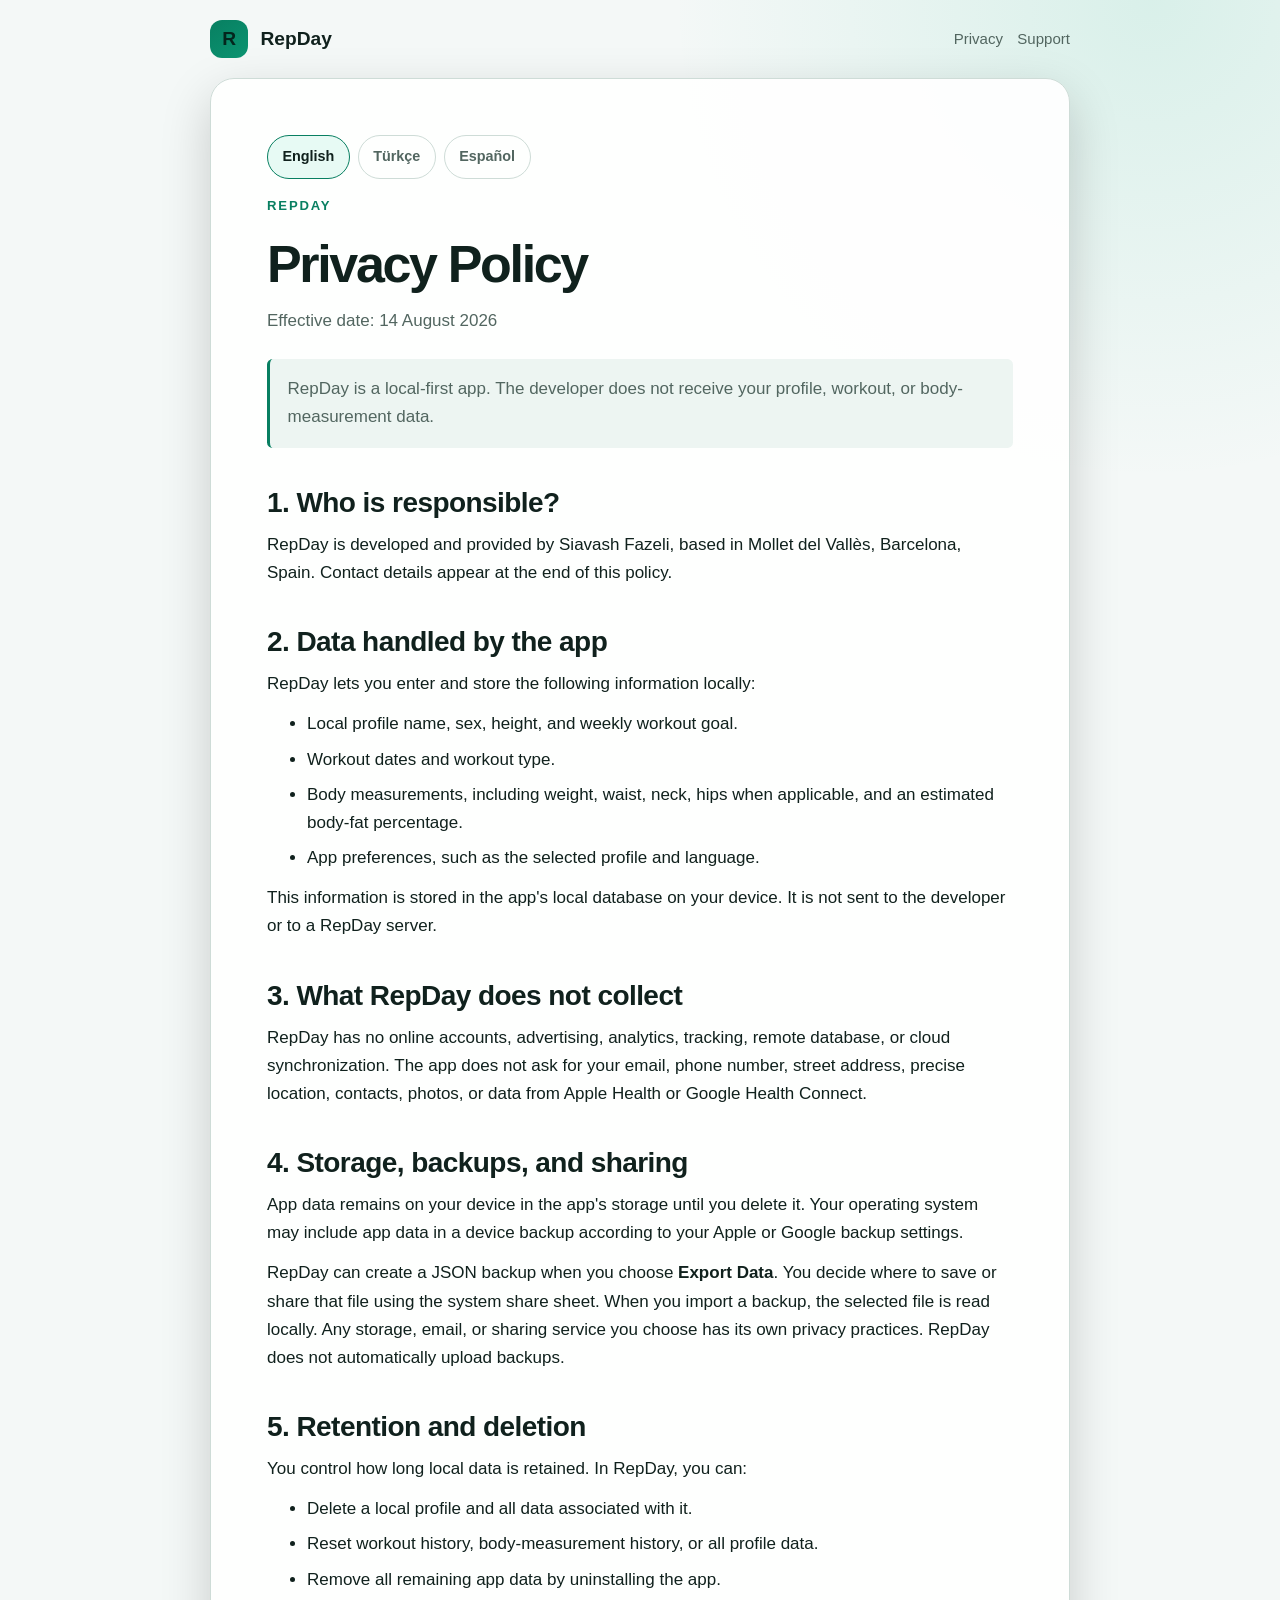
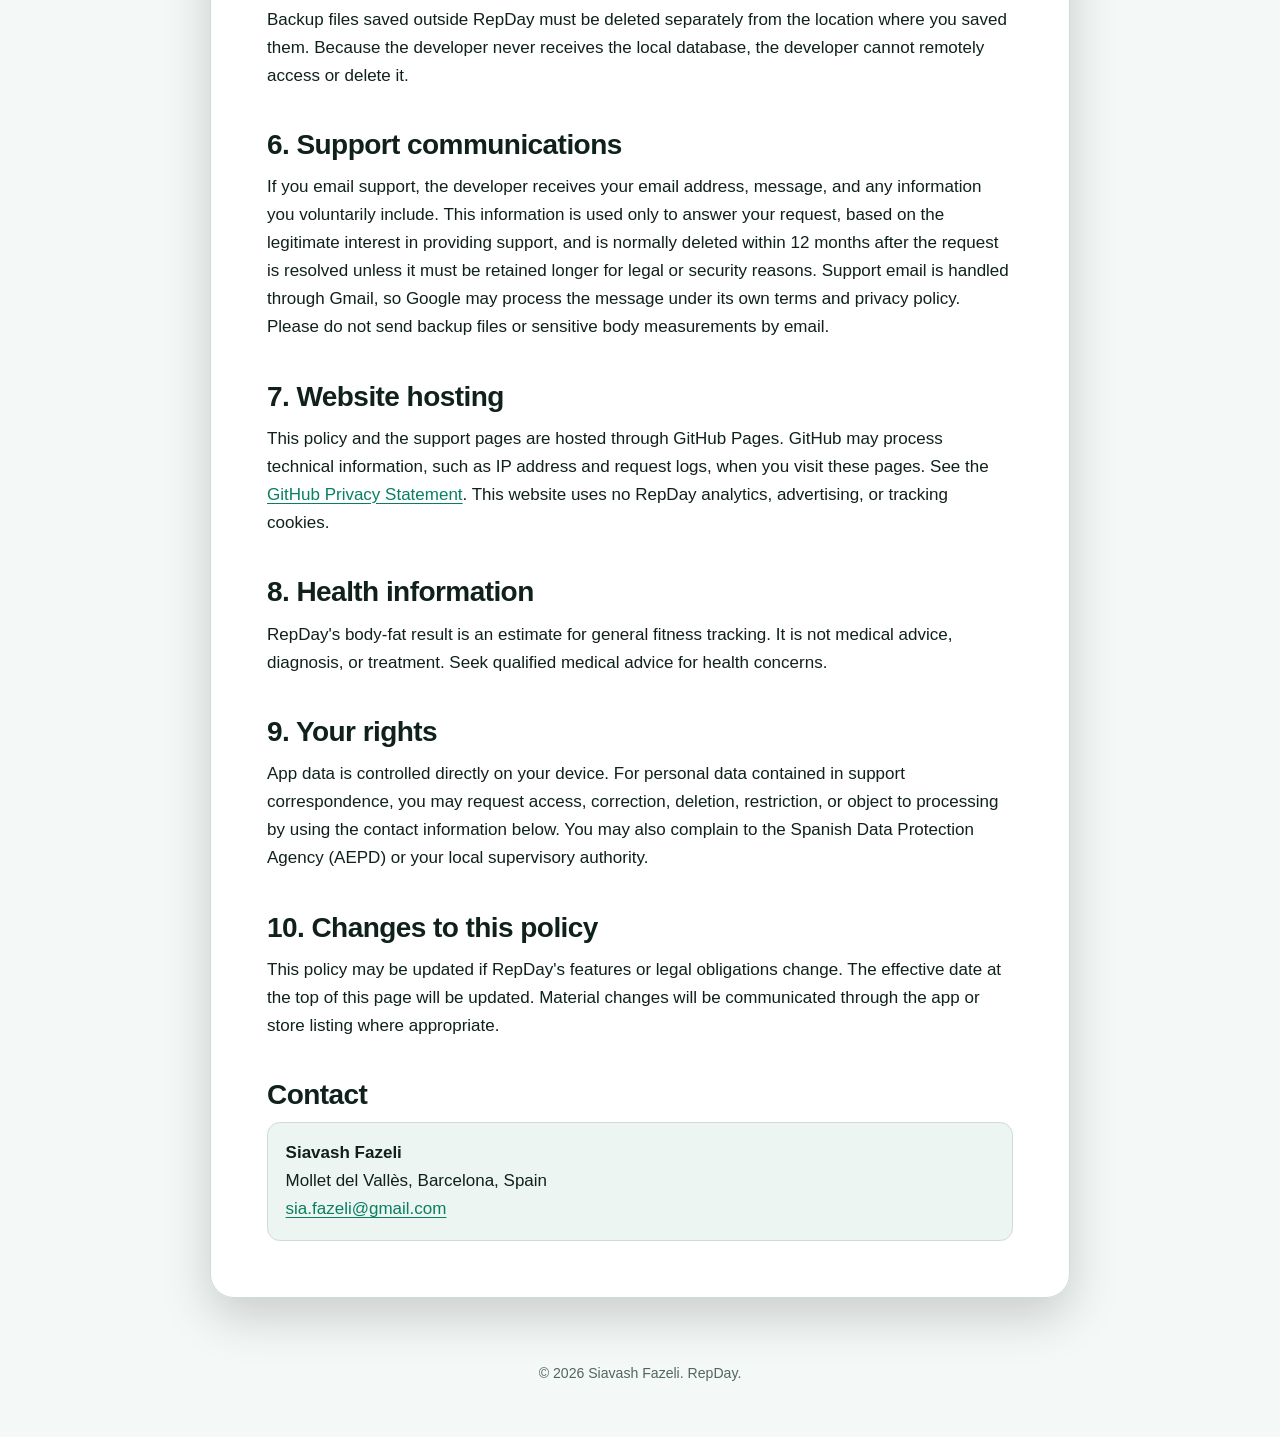
==== privacy/index.html @ 1bf4986c "Prapare privacy and support pages" ====
<!doctype html>
<html lang="en">
  <head>
    <meta charset="utf-8">
    <meta name="viewport" content="width=device-width, initial-scale=1">
    <meta name="description" content="RepDay privacy policy.">
    <title>Privacy Policy — RepDay</title>
    <link rel="stylesheet" href="../assets/styles.css">
  </head>
  <body>
    <header class="site-header">
      <a class="brand" href="../" aria-label="RepDay home">
        <span class="brand-mark" aria-hidden="true">R</span>
        <span>RepDay</span>
      </a>
      <nav class="top-nav" aria-label="Main navigation">
        <a href="../privacy/">Privacy</a>
        <a href="../support/">Support</a>
      </nav>
    </header>

    <main>
      <article class="document">
        <div class="language-switcher" aria-label="Language">
          <button class="language-button" type="button" data-language-button="en" aria-pressed="true">English</button>
          <button class="language-button" type="button" data-language-button="tr" aria-pressed="false">Türkçe</button>
          <button class="language-button" type="button" data-language-button="es" aria-pressed="false">Español</button>
        </div>

        <section data-language-panel="en">
          <p class="eyebrow">RepDay</p>
          <h1 class="document-title">Privacy Policy</h1>
          <p class="meta">Effective date: 14 August 2026</p>

          <p class="note">
            RepDay is a local-first app. The developer does not receive your profile,
            workout, or body-measurement data.
          </p>

          <h2>1. Who is responsible?</h2>
          <p>
            RepDay is developed and provided by Siavash Fazeli, based in Mollet del
            Vallès, Barcelona, Spain. Contact details appear at the end of this policy.
          </p>

          <h2>2. Data handled by the app</h2>
          <p>RepDay lets you enter and store the following information locally:</p>
          <ul>
            <li>Local profile name, sex, height, and weekly workout goal.</li>
            <li>Workout dates and workout type.</li>
            <li>Body measurements, including weight, waist, neck, hips when applicable, and an estimated body-fat percentage.</li>
            <li>App preferences, such as the selected profile and language.</li>
          </ul>
          <p>
            This information is stored in the app's local database on your device. It is
            not sent to the developer or to a RepDay server.
          </p>

          <h2>3. What RepDay does not collect</h2>
          <p>
            RepDay has no online accounts, advertising, analytics, tracking, remote
            database, or cloud synchronization. The app does not ask for your email,
            phone number, street address, precise location, contacts, photos, or data
            from Apple Health or Google Health Connect.
          </p>

          <h2>4. Storage, backups, and sharing</h2>
          <p>
            App data remains on your device in the app's storage until you delete it.
            Your operating system may include app data in a device backup according to
            your Apple or Google backup settings.
          </p>
          <p>
            RepDay can create a JSON backup when you choose <strong>Export Data</strong>.
            You decide where to save or share that file using the system share sheet.
            When you import a backup, the selected file is read locally. Any storage,
            email, or sharing service you choose has its own privacy practices. RepDay
            does not automatically upload backups.
          </p>

          <h2>5. Retention and deletion</h2>
          <p>You control how long local data is retained. In RepDay, you can:</p>
          <ul>
            <li>Delete a local profile and all data associated with it.</li>
            <li>Reset workout history, body-measurement history, or all profile data.</li>
            <li>Remove all remaining app data by uninstalling the app.</li>
          </ul>
          <p>
            Backup files saved outside RepDay must be deleted separately from the
            location where you saved them. Because the developer never receives the
            local database, the developer cannot remotely access or delete it.
          </p>

          <h2>6. Support communications</h2>
          <p>
            If you email support, the developer receives your email address, message,
            and any information you voluntarily include. This information is used only
            to answer your request, based on the legitimate interest in providing
            support, and is normally deleted within 12 months after the request is
            resolved unless it must be retained longer for legal or security reasons.
            Support email is handled through Gmail, so Google may process the message
            under its own terms and privacy policy. Please do not send backup files or
            sensitive body measurements by email.
          </p>

          <h2>7. Website hosting</h2>
          <p>
            This policy and the support pages are hosted through GitHub Pages. GitHub
            may process technical information, such as IP address and request logs, when
            you visit these pages. See the
            <a href="https://docs.github.com/en/site-policy/privacy-policies/github-general-privacy-statement">GitHub Privacy Statement</a>.
            This website uses no RepDay analytics, advertising, or tracking cookies.
          </p>

          <h2>8. Health information</h2>
          <p>
            RepDay's body-fat result is an estimate for general fitness tracking. It is
            not medical advice, diagnosis, or treatment. Seek qualified medical advice
            for health concerns.
          </p>

          <h2>9. Your rights</h2>
          <p>
            App data is controlled directly on your device. For personal data contained
            in support correspondence, you may request access, correction, deletion,
            restriction, or object to processing by using the contact information below.
            You may also complain to the Spanish Data Protection Agency (AEPD) or your
            local supervisory authority.
          </p>

          <h2>10. Changes to this policy</h2>
          <p>
            This policy may be updated if RepDay's features or legal obligations change.
            The effective date at the top of this page will be updated. Material changes
            will be communicated through the app or store listing where appropriate.
          </p>

          <h2>Contact</h2>
          <div class="contact-box">
            <address>
              <strong>Siavash Fazeli</strong><br>
              Mollet del Vallès, Barcelona, Spain<br>
              <a href="mailto:sia.fazeli@gmail.com">sia.fazeli@gmail.com</a>
            </address>
          </div>
        </section>

        <section data-language-panel="tr" hidden>
          <p class="eyebrow">RepDay</p>
          <h1 class="document-title">Gizlilik Politikası</h1>
          <p class="meta">Yürürlük tarihi: 14 Ağustos 2026</p>

          <p class="note">
            RepDay, verileri öncelikle cihazda tutan bir uygulamadır. Geliştirici;
            profil, antrenman veya vücut ölçümü verilerinizi almaz.
          </p>

          <h2>1. Sorumlu kimdir?</h2>
          <p>
            RepDay, Mollet del Vallès, Barcelona, İspanya'da bulunan Siavash Fazeli
            tarafından geliştirilmekte ve sunulmaktadır. İletişim bilgileri bu
            politikanın sonunda yer alır.
          </p>

          <h2>2. Uygulamanın işlediği veriler</h2>
          <p>RepDay aşağıdaki bilgileri cihazınızda girmenizi ve saklamanızı sağlar:</p>
          <ul>
            <li>Yerel profil adı, cinsiyet, boy ve haftalık antrenman hedefi.</li>
            <li>Antrenman tarihleri ve antrenman türü.</li>
            <li>Kilo, bel, boyun, gerektiğinde kalça ve tahmini vücut yağ oranı dahil vücut ölçümleri.</li>
            <li>Seçili profil ve dil gibi uygulama tercihleri.</li>
          </ul>
          <p>
            Bu bilgiler cihazınızdaki yerel uygulama veritabanında saklanır. Geliştiriciye
            veya herhangi bir RepDay sunucusuna gönderilmez.
          </p>

          <h2>3. RepDay'in toplamadığı veriler</h2>
          <p>
            RepDay'de çevrimiçi hesap, reklam, analiz, izleme, uzak veritabanı veya bulut
            eşitleme bulunmaz. Uygulama e-posta, telefon numarası, açık adres, kesin konum,
            kişiler, fotoğraflar veya Apple Health ya da Google Health Connect verilerini istemez.
          </p>

          <h2>4. Saklama, yedekleme ve paylaşım</h2>
          <p>
            Uygulama verileri siz silene kadar cihazınızdaki uygulama alanında kalır.
            İşletim sisteminiz, Apple veya Google yedekleme ayarlarınıza bağlı olarak
            uygulama verilerini cihaz yedeğine dahil edebilir.
          </p>
          <p>
            <strong>Verileri Dışa Aktar</strong> seçeneğini kullandığınızda RepDay bir JSON
            yedek dosyası oluşturabilir. Sistem paylaşım ekranından bu dosyayı nereye
            kaydedeceğinize veya göndereceğinize siz karar verirsiniz. İçe aktarma sırasında
            seçilen dosya cihazda okunur. Seçtiğiniz depolama, e-posta veya paylaşım
            hizmetinin kendi gizlilik koşulları geçerlidir. RepDay yedekleri otomatik yüklemez.
          </p>

          <h2>5. Saklama süresi ve silme</h2>
          <p>Yerel verilerin ne kadar süre tutulacağını siz kontrol edersiniz. RepDay'de:</p>
          <ul>
            <li>Yerel bir profili ve ona bağlı tüm verileri silebilirsiniz.</li>
            <li>Antrenman geçmişini, vücut ölçümü geçmişini veya tüm profil verilerini sıfırlayabilirsiniz.</li>
            <li>Uygulamayı kaldırarak kalan tüm uygulama verilerini silebilirsiniz.</li>
          </ul>
          <p>
            RepDay dışında saklanan yedekleri kaydettiğiniz yerden ayrıca silmeniz gerekir.
            Geliştirici yerel veritabanını almadığı için bu verilere uzaktan erişemez veya silemez.
          </p>

          <h2>6. Destek iletişimi</h2>
          <p>
            Desteğe e-posta gönderirseniz geliştirici e-posta adresinizi, mesajınızı ve
            isteyerek eklediğiniz bilgileri alır. Bu bilgiler yalnızca destek sağlama
            yönündeki meşru menfaat kapsamında talebinizi yanıtlamak için kullanılır ve
            yasal veya güvenlik nedeniyle daha uzun süre tutulması gerekmedikçe talep
            çözüldükten sonraki 12 ay içinde silinir. Destek e-postası Gmail üzerinden
            işlendiğinden Google mesajı kendi şartları ve gizlilik politikasına göre
            işleyebilir. Lütfen yedek dosyalarını veya hassas vücut ölçümlerini e-postayla göndermeyin.
          </p>

          <h2>7. İnternet sitesi barındırma</h2>
          <p>
            Bu politika ve destek sayfaları GitHub Pages üzerinde barındırılır. GitHub,
            sayfaları ziyaret ettiğinizde IP adresi ve istek günlükleri gibi teknik
            bilgileri işleyebilir. Ayrıntılar için
            <a href="https://docs.github.com/en/site-policy/privacy-policies/github-general-privacy-statement">GitHub Gizlilik Bildirimi</a>'ne bakın.
            Bu sitede RepDay'e ait analiz, reklam veya takip çerezi kullanılmaz.
          </p>

          <h2>8. Sağlık bilgileri</h2>
          <p>
            RepDay'deki vücut yağ sonucu genel fitness takibi için bir tahmindir; tıbbi
            tavsiye, tanı veya tedavi değildir. Sağlıkla ilgili konularda yetkin bir sağlık
            uzmanına başvurun.
          </p>

          <h2>9. Haklarınız</h2>
          <p>
            Uygulama verileri doğrudan cihazınızdan yönetilir. Destek yazışmalarındaki
            kişisel veriler için aşağıdaki iletişim bilgilerini kullanarak erişim, düzeltme,
            silme, işlemenin kısıtlanması veya işleme itiraz talebinde bulunabilirsiniz.
            Ayrıca İspanya Veri Koruma Kurumu'na (AEPD) ya da yerel denetim makamınıza
            şikâyette bulunabilirsiniz.
          </p>

          <h2>10. Politika değişiklikleri</h2>
          <p>
            RepDay özellikleri veya yasal yükümlülükler değişirse bu politika güncellenebilir.
            Sayfanın üstündeki yürürlük tarihi değiştirilir. Önemli değişiklikler uygun
            olduğunda uygulama veya mağaza kaydı aracılığıyla duyurulur.
          </p>

          <h2>İletişim</h2>
          <div class="contact-box">
            <address>
              <strong>Siavash Fazeli</strong><br>
              Mollet del Vallès, Barcelona, İspanya<br>
              <a href="mailto:sia.fazeli@gmail.com">sia.fazeli@gmail.com</a>
            </address>
          </div>
        </section>

        <section data-language-panel="es" hidden>
          <p class="eyebrow">RepDay</p>
          <h1 class="document-title">Política de privacidad</h1>
          <p class="meta">Fecha de entrada en vigor: 14 de agosto de 2026</p>

          <p class="note">
            RepDay es una aplicación local. El desarrollador no recibe los datos de tus
            perfiles, entrenamientos ni medidas corporales.
          </p>

          <h2>1. ¿Quién es el responsable?</h2>
          <p>
            RepDay está desarrollada y ofrecida por Siavash Fazeli, con sede en Mollet
            del Vallès, Barcelona, España. Los datos de contacto aparecen al final de esta política.
          </p>

          <h2>2. Datos tratados por la aplicación</h2>
          <p>RepDay permite introducir y guardar localmente:</p>
          <ul>
            <li>Nombre del perfil local, sexo, altura y objetivo semanal de entrenamiento.</li>
            <li>Fechas y tipos de entrenamiento.</li>
            <li>Medidas corporales, como peso, cintura, cuello, cadera cuando corresponda y porcentaje estimado de grasa corporal.</li>
            <li>Preferencias de la aplicación, como el perfil y el idioma seleccionados.</li>
          </ul>
          <p>
            Esta información se guarda en la base de datos local de la aplicación en tu
            dispositivo. No se envía al desarrollador ni a ningún servidor de RepDay.
          </p>

          <h2>3. Datos que RepDay no recopila</h2>
          <p>
            RepDay no incluye cuentas en línea, publicidad, analítica, seguimiento, base
            de datos remota ni sincronización en la nube. No solicita correo electrónico,
            teléfono, domicilio, ubicación precisa, contactos, fotos ni datos de Apple
            Health o Google Health Connect.
          </p>

          <h2>4. Almacenamiento, copias y uso compartido</h2>
          <p>
            Los datos permanecen en el espacio de la aplicación de tu dispositivo hasta
            que los elimines. El sistema operativo puede incluirlos en una copia del
            dispositivo según tus ajustes de copia de seguridad de Apple o Google.
          </p>
          <p>
            Al elegir <strong>Exportar datos</strong>, RepDay puede crear una copia JSON.
            Tú eliges dónde guardarla o compartirla mediante el menú del sistema. Al
            importar, el archivo elegido se lee localmente. Cualquier servicio de
            almacenamiento, correo o uso compartido que elijas aplica sus propias
            prácticas de privacidad. RepDay no sube copias automáticamente.
          </p>

          <h2>5. Conservación y eliminación</h2>
          <p>Tú decides cuánto tiempo se conservan los datos locales. En RepDay puedes:</p>
          <ul>
            <li>Eliminar un perfil local y todos sus datos asociados.</li>
            <li>Restablecer el historial de entrenamientos, medidas o todos los datos del perfil.</li>
            <li>Eliminar los datos restantes desinstalando la aplicación.</li>
          </ul>
          <p>
            Las copias guardadas fuera de RepDay deben eliminarse por separado. Como el
            desarrollador no recibe la base de datos local, no puede acceder a ella ni
            eliminarla de forma remota.
          </p>

          <h2>6. Comunicaciones de soporte</h2>
          <p>
            Si escribes a soporte, el desarrollador recibe tu dirección de correo, el
            mensaje y cualquier información que incluyas voluntariamente. Se utiliza
            únicamente para responder, sobre la base del interés legítimo en prestar
            soporte, y normalmente se elimina dentro de los 12 meses posteriores a la
            resolución, salvo que sea necesario conservarla por motivos legales o de
            seguridad. El correo se gestiona mediante Gmail, por lo que Google puede
            tratar el mensaje conforme a sus condiciones y política de privacidad. No
            envíes copias de seguridad ni medidas corporales sensibles por correo.
          </p>

          <h2>7. Alojamiento del sitio web</h2>
          <p>
            Esta política y las páginas de soporte se alojan en GitHub Pages. GitHub puede
            tratar información técnica, como la dirección IP y registros de solicitudes,
            cuando visitas estas páginas. Consulta la
            <a href="https://docs.github.com/en/site-policy/privacy-policies/github-general-privacy-statement">Declaración de privacidad de GitHub</a>.
            Este sitio no utiliza analítica, publicidad ni cookies de seguimiento de RepDay.
          </p>

          <h2>8. Información de salud</h2>
          <p>
            El resultado de grasa corporal es una estimación para el seguimiento general
            del estado físico. No constituye consejo, diagnóstico ni tratamiento médico.
            Consulta a un profesional sanitario cualificado si tienes dudas de salud.
          </p>

          <h2>9. Tus derechos</h2>
          <p>
            Los datos de la aplicación se gestionan directamente en tu dispositivo. En
            relación con los datos personales incluidos en comunicaciones de soporte,
            puedes solicitar acceso, rectificación, supresión, limitación u oposición
            mediante los datos de contacto siguientes. También puedes reclamar ante la
            Agencia Española de Protección de Datos (AEPD) o tu autoridad de control local.
          </p>

          <h2>10. Cambios en esta política</h2>
          <p>
            Esta política puede actualizarse si cambian las funciones de RepDay o sus
            obligaciones legales. Se actualizará la fecha indicada al principio. Los
            cambios importantes se comunicarán mediante la aplicación o la ficha de la tienda cuando proceda.
          </p>

          <h2>Contacto</h2>
          <div class="contact-box">
            <address>
              <strong>Siavash Fazeli</strong><br>
              Mollet del Vallès, Barcelona, España<br>
              <a href="mailto:sia.fazeli@gmail.com">sia.fazeli@gmail.com</a>
            </address>
          </div>
        </section>
      </article>
    </main>

    <footer class="site-footer">
      <p>© 2026 Siavash Fazeli. RepDay.</p>
    </footer>
    <script src="../assets/site.js"></script>
  </body>
</html>
---- assets/styles.css ----
:root {
  color-scheme: light dark;
  --bg: #07111f;
  --surface: #0d1b2d;
  --surface-strong: #13243a;
  --text: #f6f8fb;
  --muted: #aab6c7;
  --line: #263950;
  --accent: #44d7ae;
  --accent-strong: #23b98f;
  --warning: #ff7a45;
  --max-width: 860px;
}

* {
  box-sizing: border-box;
}

html {
  background: var(--bg);
  scroll-behavior: smooth;
}

body {
  min-height: 100vh;
  margin: 0;
  background:
    radial-gradient(circle at 90% 0%, rgba(68, 215, 174, 0.13), transparent 30rem),
    var(--bg);
  color: var(--text);
  font-family: Inter, ui-sans-serif, -apple-system, BlinkMacSystemFont, "Segoe UI", sans-serif;
  font-size: 17px;
  line-height: 1.65;
}

a {
  color: var(--accent);
  text-underline-offset: 0.18em;
}

a:hover {
  color: #7ce8ca;
}

.site-header,
.site-footer,
main {
  width: min(calc(100% - 2rem), var(--max-width));
  margin-inline: auto;
}

.site-header {
  display: flex;
  align-items: center;
  justify-content: space-between;
  gap: 1rem;
  padding-block: 1.25rem;
}

.brand {
  display: inline-flex;
  align-items: center;
  gap: 0.75rem;
  color: var(--text);
  font-size: 1.2rem;
  font-weight: 800;
  text-decoration: none;
}

.brand-mark {
  display: grid;
  width: 2.4rem;
  height: 2.4rem;
  place-items: center;
  border-radius: 0.75rem;
  background: linear-gradient(145deg, var(--accent), var(--accent-strong));
  color: #04261d;
  font-weight: 900;
}

.top-nav {
  display: flex;
  flex-wrap: wrap;
  justify-content: flex-end;
  gap: 0.9rem;
  font-size: 0.94rem;
}

.top-nav a {
  color: var(--muted);
  text-decoration: none;
}

.top-nav a:hover {
  color: var(--text);
}

.hero {
  padding: clamp(3rem, 9vw, 6.5rem) 0 2.5rem;
}

.eyebrow {
  margin: 0 0 0.5rem;
  color: var(--accent);
  font-size: 0.82rem;
  font-weight: 800;
  letter-spacing: 0.14em;
  text-transform: uppercase;
}

h1,
h2,
h3 {
  line-height: 1.18;
}

h1 {
  max-width: 720px;
  margin: 0;
  font-size: clamp(2.25rem, 7vw, 4.5rem);
  letter-spacing: -0.045em;
}

h2 {
  margin: 2.4rem 0 0.7rem;
  font-size: clamp(1.35rem, 4vw, 1.75rem);
  letter-spacing: -0.02em;
}

h3 {
  margin: 1.5rem 0 0.4rem;
  font-size: 1.1rem;
}

p,
ul {
  margin-block: 0.75rem;
}

li + li {
  margin-top: 0.45rem;
}

.lead {
  max-width: 690px;
  color: var(--muted);
  font-size: clamp(1.05rem, 2.5vw, 1.25rem);
}

.card-grid {
  display: grid;
  grid-template-columns: repeat(2, minmax(0, 1fr));
  gap: 1rem;
  padding-bottom: 4rem;
}

.card,
.document {
  border: 1px solid var(--line);
  background: rgba(13, 27, 45, 0.9);
  box-shadow: 0 18px 50px rgba(0, 0, 0, 0.18);
}

.card {
  padding: 1.5rem;
  border-radius: 1.25rem;
  color: var(--text);
  text-decoration: none;
}

.card:hover {
  border-color: var(--accent-strong);
  transform: translateY(-2px);
}

.card h2 {
  margin-top: 0;
}

.card p {
  color: var(--muted);
}

.document {
  margin-bottom: 4rem;
  padding: clamp(1.25rem, 5vw, 3.5rem);
  border-radius: 1.5rem;
}

.document-title {
  margin-top: 1.1rem;
  font-size: clamp(2rem, 6vw, 3.25rem);
}

.meta,
.note,
.muted {
  color: var(--muted);
}

.note {
  margin-block: 1.5rem;
  padding: 1rem 1.1rem;
  border-left: 3px solid var(--accent);
  border-radius: 0.35rem;
  background: var(--surface-strong);
}

.warning {
  border-left-color: var(--warning);
}

.language-switcher {
  display: flex;
  flex-wrap: wrap;
  gap: 0.5rem;
  margin-bottom: 1rem;
}

.language-button {
  min-height: 2.65rem;
  padding: 0.55rem 0.9rem;
  border: 1px solid var(--line);
  border-radius: 999px;
  background: transparent;
  color: var(--muted);
  cursor: pointer;
  font: inherit;
  font-size: 0.9rem;
  font-weight: 700;
}

.language-button:hover,
.language-button[aria-pressed="true"] {
  border-color: var(--accent);
  background: rgba(68, 215, 174, 0.12);
  color: var(--text);
}

[data-language-panel][hidden] {
  display: none;
}

.contact-box {
  padding: 1rem 1.1rem;
  border: 1px solid var(--line);
  border-radius: 0.8rem;
  background: var(--surface-strong);
}

.contact-box address {
  font-style: normal;
}

.site-footer {
  padding-block: 0 2.5rem;
  color: var(--muted);
  font-size: 0.88rem;
  text-align: center;
}

@media (max-width: 640px) {
  .site-header {
    align-items: flex-start;
    flex-direction: column;
  }

  .top-nav {
    justify-content: flex-start;
  }

  .hero {
    padding-top: 2.5rem;
  }

  .card-grid {
    grid-template-columns: 1fr;
  }
}

@media (prefers-reduced-motion: no-preference) {
  .card,
  .language-button {
    transition: 160ms ease;
  }
}

@media (prefers-color-scheme: light) {
  :root {
    --bg: #f4f8f7;
    --surface: #ffffff;
    --surface-strong: #edf5f2;
    --text: #10211d;
    --muted: #526660;
    --line: #cedcd7;
    --accent: #087f61;
    --accent-strong: #0b9471;
  }

  body {
    background:
      radial-gradient(circle at 90% 0%, rgba(35, 185, 143, 0.13), transparent 30rem),
      var(--bg);
  }

  .card,
  .document {
    background: rgba(255, 255, 255, 0.94);
  }
}
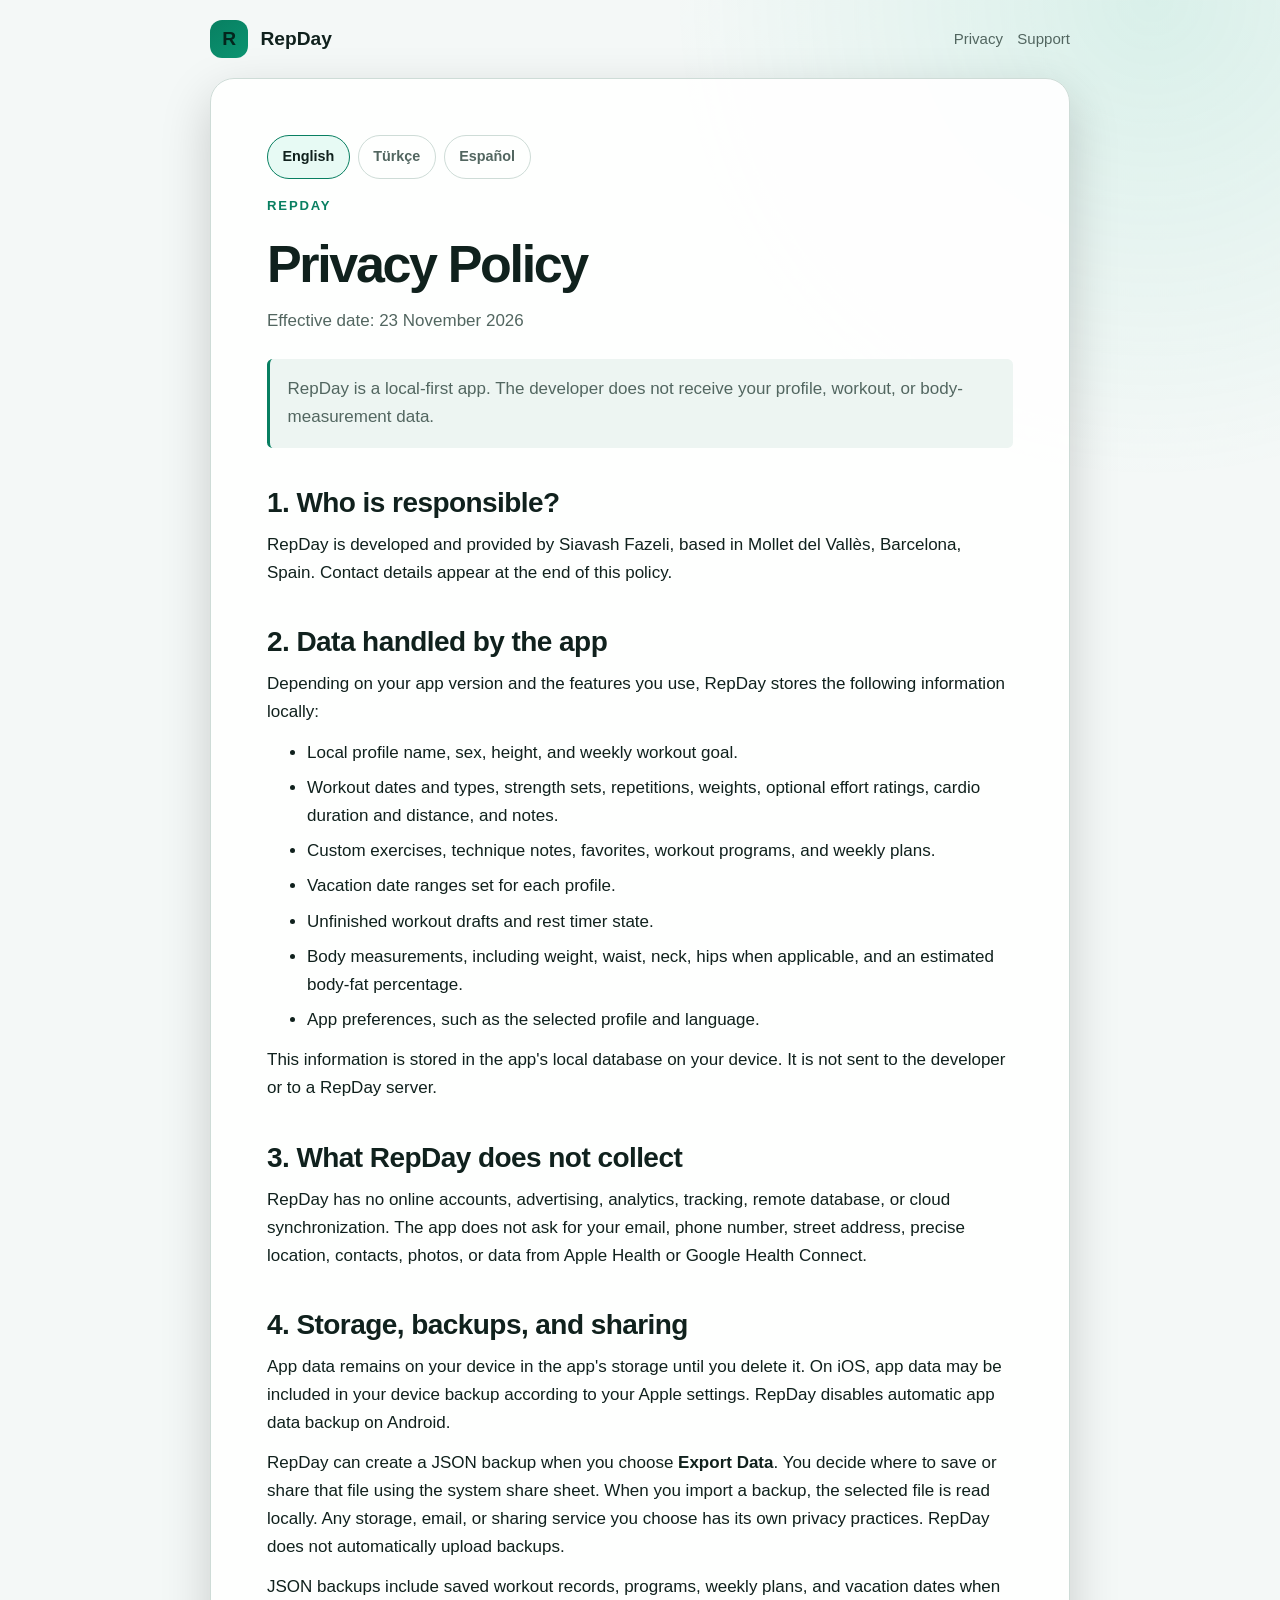
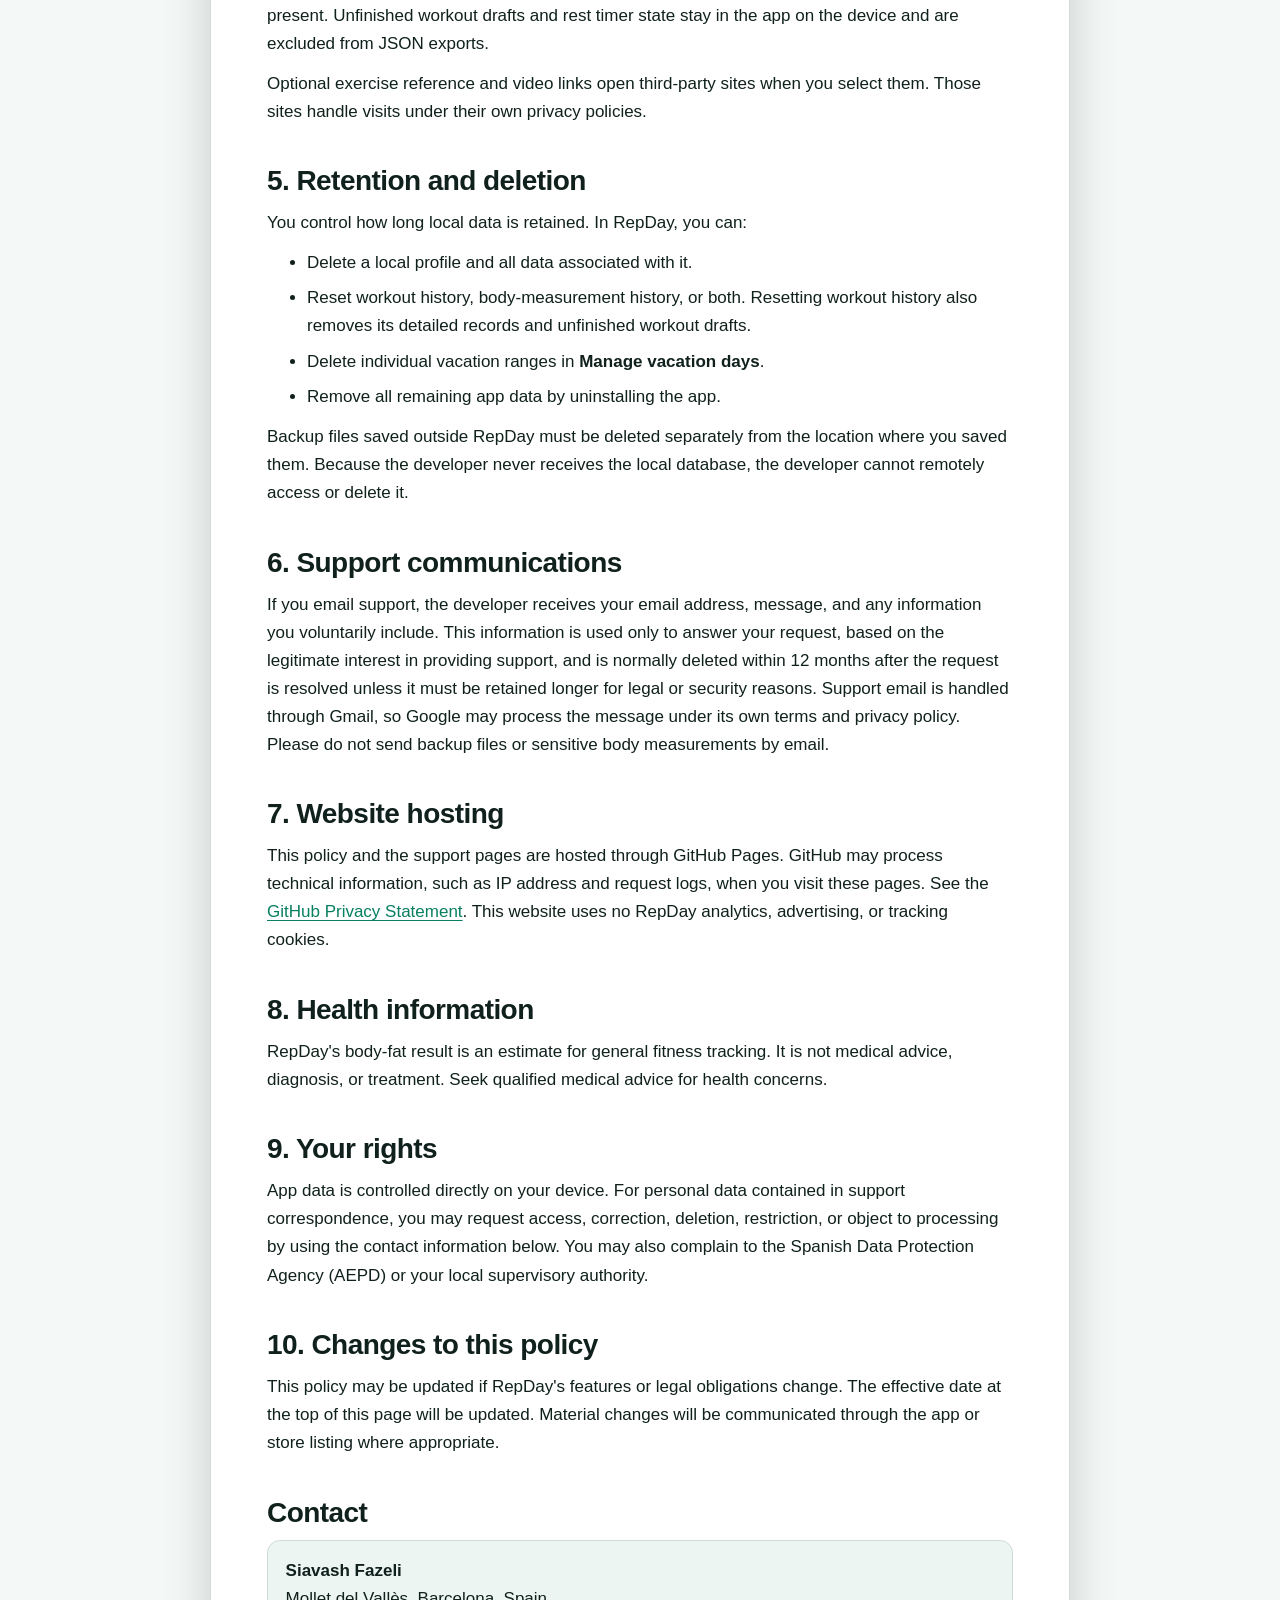
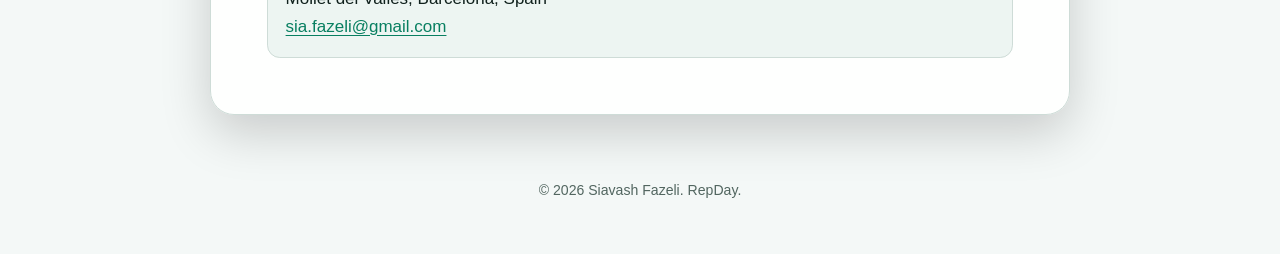
==== commit fc6d8104: "Document workout and vacation data in privacy and support" ====
--- a/privacy/index.html
+++ b/privacy/index.html
@@ -30,7 +30,7 @@
         <section data-language-panel="en">
           <p class="eyebrow">RepDay</p>
           <h1 class="document-title">Privacy Policy</h1>
-          <p class="meta">Effective date: 14 August 2026</p>
+          <p class="meta">Effective date: <time datetime="2026-11-23">23 November 2026</time></p>
 
           <p class="note">
             RepDay is a local-first app. The developer does not receive your profile,
@@ -44,10 +44,13 @@
           </p>
 
           <h2>2. Data handled by the app</h2>
-          <p>RepDay lets you enter and store the following information locally:</p>
+          <p>Depending on your app version and the features you use, RepDay stores the following information locally:</p>
           <ul>
             <li>Local profile name, sex, height, and weekly workout goal.</li>
-            <li>Workout dates and workout type.</li>
+            <li>Workout dates and types, strength sets, repetitions, weights, optional effort ratings, cardio duration and distance, and notes.</li>
+            <li>Custom exercises, technique notes, favorites, workout programs, and weekly plans.</li>
+            <li>Vacation date ranges set for each profile.</li>
+            <li>Unfinished workout drafts and rest timer state.</li>
             <li>Body measurements, including weight, waist, neck, hips when applicable, and an estimated body-fat percentage.</li>
             <li>App preferences, such as the selected profile and language.</li>
           </ul>
@@ -67,8 +70,8 @@
           <h2>4. Storage, backups, and sharing</h2>
           <p>
             App data remains on your device in the app's storage until you delete it.
-            Your operating system may include app data in a device backup according to
-            your Apple or Google backup settings.
+            On iOS, app data may be included in your device backup according to your
+            Apple settings. RepDay disables automatic app data backup on Android.
           </p>
           <p>
             RepDay can create a JSON backup when you choose <strong>Export Data</strong>.
@@ -77,12 +80,22 @@
             email, or sharing service you choose has its own privacy practices. RepDay
             does not automatically upload backups.
           </p>
+          <p>
+            JSON backups include saved workout records, programs, weekly plans, and
+            vacation dates when present. Unfinished workout drafts and rest timer state
+            stay in the app on the device and are excluded from JSON exports.
+          </p>
+          <p>
+            Optional exercise reference and video links open third-party sites when you
+            select them. Those sites handle visits under their own privacy policies.
+          </p>
 
           <h2>5. Retention and deletion</h2>
           <p>You control how long local data is retained. In RepDay, you can:</p>
           <ul>
             <li>Delete a local profile and all data associated with it.</li>
-            <li>Reset workout history, body-measurement history, or all profile data.</li>
+            <li>Reset workout history, body-measurement history, or both. Resetting workout history also removes its detailed records and unfinished workout drafts.</li>
+            <li>Delete individual vacation ranges in <strong>Manage vacation days</strong>.</li>
             <li>Remove all remaining app data by uninstalling the app.</li>
           </ul>
           <p>
@@ -148,7 +161,7 @@
         <section data-language-panel="tr" hidden>
           <p class="eyebrow">RepDay</p>
           <h1 class="document-title">Gizlilik Politikası</h1>
-          <p class="meta">Yürürlük tarihi: 14 Ağustos 2026</p>
+          <p class="meta">Yürürlük tarihi: <time datetime="2026-11-23">23 Kasım 2026</time></p>
 
           <p class="note">
             RepDay, verileri öncelikle cihazda tutan bir uygulamadır. Geliştirici;
@@ -163,10 +176,13 @@
           </p>
 
           <h2>2. Uygulamanın işlediği veriler</h2>
-          <p>RepDay aşağıdaki bilgileri cihazınızda girmenizi ve saklamanızı sağlar:</p>
+          <p>RepDay, uygulama sürümünüze ve kullandığınız özelliklere bağlı olarak aşağıdaki bilgileri cihazınızda saklar:</p>
           <ul>
             <li>Yerel profil adı, cinsiyet, boy ve haftalık antrenman hedefi.</li>
-            <li>Antrenman tarihleri ve antrenman türü.</li>
+            <li>Antrenman tarihleri ve türleri, setler, tekrarlar, kaldırılan ağırlıklar, isteğe bağlı zorluk puanları, kardiyo süresi ve mesafesi ile notlar.</li>
+            <li>Özel hareketler, teknik notlar, favoriler, antrenman programları ve haftalık planlar.</li>
+            <li>Her profil için belirlenen tatil tarih aralıkları.</li>
+            <li>Yarım kalan antrenman taslakları ve dinlenme sayacının durumu.</li>
             <li>Kilo, bel, boyun, gerektiğinde kalça ve tahmini vücut yağ oranı dahil vücut ölçümleri.</li>
             <li>Seçili profil ve dil gibi uygulama tercihleri.</li>
           </ul>
@@ -185,8 +201,8 @@
           <h2>4. Saklama, yedekleme ve paylaşım</h2>
           <p>
             Uygulama verileri siz silene kadar cihazınızdaki uygulama alanında kalır.
-            İşletim sisteminiz, Apple veya Google yedekleme ayarlarınıza bağlı olarak
-            uygulama verilerini cihaz yedeğine dahil edebilir.
+            iOS'ta uygulama verileri Apple ayarlarınıza bağlı olarak cihaz yedeğine
+            dahil edilebilir. RepDay, Android'de otomatik uygulama verisi yedeklemesini kapatır.
           </p>
           <p>
             <strong>Verileri Dışa Aktar</strong> seçeneğini kullandığınızda RepDay bir JSON
@@ -195,12 +211,23 @@
             seçilen dosya cihazda okunur. Seçtiğiniz depolama, e-posta veya paylaşım
             hizmetinin kendi gizlilik koşulları geçerlidir. RepDay yedekleri otomatik yüklemez.
           </p>
+          <p>
+            JSON yedekleri, varsa kaydedilmiş antrenman kayıtlarını, programları,
+            haftalık planları ve tatil tarihlerini içerir. Yarım kalan antrenman
+            taslakları ve dinlenme sayacının durumu cihazdaki uygulamada kalır ve
+            JSON yedeklerine dahil edilmez.
+          </p>
+          <p>
+            İsteğe bağlı hareket referansları ve video bağlantıları, seçtiğinizde
+            üçüncü taraf sitelerini açar. Bu ziyaretlerde ilgili sitenin gizlilik politikası geçerlidir.
+          </p>
 
           <h2>5. Saklama süresi ve silme</h2>
           <p>Yerel verilerin ne kadar süre tutulacağını siz kontrol edersiniz. RepDay'de:</p>
           <ul>
             <li>Yerel bir profili ve ona bağlı tüm verileri silebilirsiniz.</li>
-            <li>Antrenman geçmişini, vücut ölçümü geçmişini veya tüm profil verilerini sıfırlayabilirsiniz.</li>
+            <li>Antrenman geçmişini, vücut ölçümü geçmişini veya her ikisini sıfırlayabilirsiniz. Antrenman geçmişini sıfırlamak, ayrıntılı kayıtları ve yarım kalan antrenman taslaklarını da kaldırır.</li>
+            <li><strong>Tatil günlerini yönet</strong> bölümünden tatil aralıklarını tek tek silebilirsiniz.</li>
             <li>Uygulamayı kaldırarak kalan tüm uygulama verilerini silebilirsiniz.</li>
           </ul>
           <p>
@@ -264,7 +291,7 @@
         <section data-language-panel="es" hidden>
           <p class="eyebrow">RepDay</p>
           <h1 class="document-title">Política de privacidad</h1>
-          <p class="meta">Fecha de entrada en vigor: 14 de agosto de 2026</p>
+          <p class="meta">Fecha de entrada en vigor: <time datetime="2026-11-23">23 de noviembre de 2026</time></p>
 
           <p class="note">
             RepDay es una aplicación local. El desarrollador no recibe los datos de tus
@@ -278,10 +305,13 @@
           </p>
 
           <h2>2. Datos tratados por la aplicación</h2>
-          <p>RepDay permite introducir y guardar localmente:</p>
+          <p>Según la versión de la aplicación y las funciones que utilices, RepDay guarda localmente:</p>
           <ul>
             <li>Nombre del perfil local, sexo, altura y objetivo semanal de entrenamiento.</li>
-            <li>Fechas y tipos de entrenamiento.</li>
+            <li>Fechas y tipos de entrenamiento, series de fuerza, repeticiones, cargas, valoraciones de esfuerzo opcionales, duración y distancia de cardio, y notas.</li>
+            <li>Ejercicios personalizados, notas de técnica, favoritos, programas de entrenamiento y planes semanales.</li>
+            <li>Intervalos de fechas de vacaciones de cada perfil.</li>
+            <li>Borradores de entrenamiento sin terminar y estado del temporizador de descanso.</li>
             <li>Medidas corporales, como peso, cintura, cuello, cadera cuando corresponda y porcentaje estimado de grasa corporal.</li>
             <li>Preferencias de la aplicación, como el perfil y el idioma seleccionados.</li>
           </ul>
@@ -301,8 +331,9 @@
           <h2>4. Almacenamiento, copias y uso compartido</h2>
           <p>
             Los datos permanecen en el espacio de la aplicación de tu dispositivo hasta
-            que los elimines. El sistema operativo puede incluirlos en una copia del
-            dispositivo según tus ajustes de copia de seguridad de Apple o Google.
+            que los elimines. En iOS, pueden incluirse en una copia del dispositivo
+            según tus ajustes de Apple. RepDay desactiva las copias automáticas de los
+            datos de la aplicación en Android.
           </p>
           <p>
             Al elegir <strong>Exportar datos</strong>, RepDay puede crear una copia JSON.
@@ -311,12 +342,24 @@
             almacenamiento, correo o uso compartido que elijas aplica sus propias
             prácticas de privacidad. RepDay no sube copias automáticamente.
           </p>
+          <p>
+            Las copias JSON incluyen los entrenamientos guardados, los programas, los
+            planes semanales y las fechas de vacaciones cuando existen. Los borradores
+            de entrenamiento y el estado del temporizador de descanso se quedan en
+            la aplicación del dispositivo y se excluyen de las exportaciones JSON.
+          </p>
+          <p>
+            Los enlaces opcionales a referencias y vídeos de ejercicios abren sitios
+            de terceros cuando los seleccionas. Cada sitio aplica su propia política
+            de privacidad a la visita.
+          </p>
 
           <h2>5. Conservación y eliminación</h2>
           <p>Tú decides cuánto tiempo se conservan los datos locales. En RepDay puedes:</p>
           <ul>
             <li>Eliminar un perfil local y todos sus datos asociados.</li>
-            <li>Restablecer el historial de entrenamientos, medidas o todos los datos del perfil.</li>
+            <li>Restablecer el historial de entrenamientos, el de medidas o ambos. Restablecer el historial de entrenamientos también elimina los registros detallados y los borradores sin terminar.</li>
+            <li>Eliminar intervalos de vacaciones individuales en la pantalla de gestión de vacaciones.</li>
             <li>Eliminar los datos restantes desinstalando la aplicación.</li>
           </ul>
           <p>
